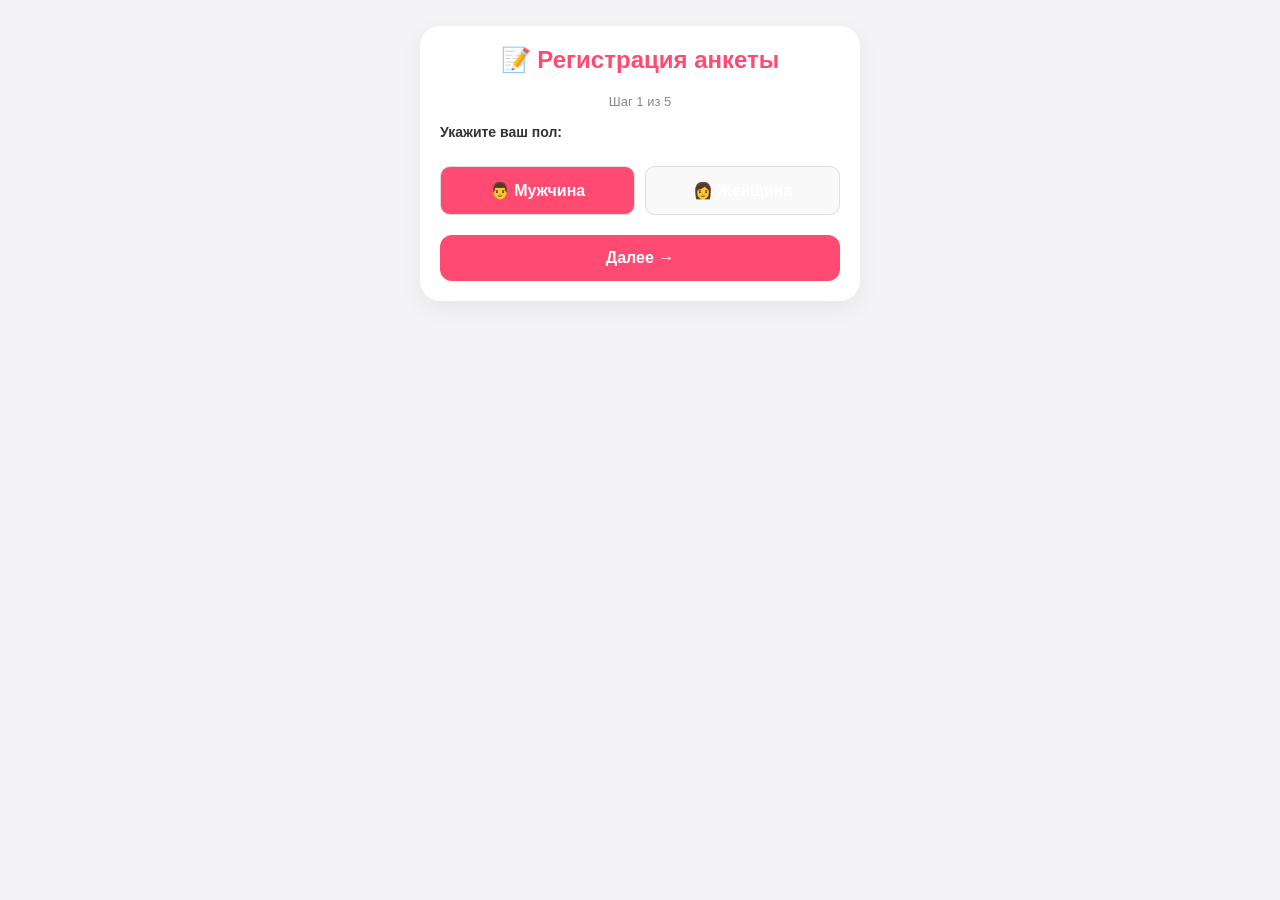
==== static/index.html @ f3060965 "Create index.html" ====
<!DOCTYPE html>
<html lang="ru">
<head>
    <meta charset="UTF-8">
    <meta name="viewport" content="width=device-width, initial-scale=1.0">
    <title>Du&Yes Mini App</title>
    <script src="https://telegram.org/js/telegram-web-app.js"></script>
    <style>
        body { font-family: -apple-system, BlinkMacSystemFont, 'Segoe UI', Roboto, Helvetica, Arial, sans-serif; background: #f4f4f6; margin: 0; padding: 16px; color: #333; }
        .card { background: #fff; border-radius: 20px; padding: 20px; max-width: 400px; margin: 10px auto; box-shadow: 0 8px 24px rgba(0,0,0,0.06); }
        h2 { text-align: center; color: #ff4b72; margin-top: 0; }
        label { display: block; margin: 12px 0 6px 0; font-weight: 600; font-size: 14px; }
        input, select, textarea { width: 100%; padding: 12px; border-radius: 10px; border: 1px solid #ddd; box-sizing: border-box; font-size: 15px; outline: none; }
        button { width: 100%; margin-top: 20px; padding: 14px; background: #ff4b72; color: #fff; border: none; border-radius: 12px; font-weight: bold; font-size: 16px; cursor: pointer; }
        .btn-row { display: flex; gap: 10px; }
        .gender-btn { flex: 1; padding: 14px; border-radius: 10px; border: 1px solid #ddd; background: #f9f9f9; font-weight: bold; cursor: pointer; }
        .error { background: #ffebee; color: #c62828; padding: 10px; border-radius: 8px; font-size: 13px; margin-bottom: 15px; display: none; }
    </style>
</head>
<body>

    <!-- ЭКРАН РЕГИСТРАЦИИ -->
    <div id="screen-register" class="card">
        <h2>📝 Регистрация анкеты</h2>
        <div id="reg-step-title" style="text-align:center; font-size:13px; color:#888; margin-bottom:15px;">Шаг 1 из 5</div>
        <div id="reg-error" class="error"></div>

        <!-- Шаг 1 -->
        <div class="reg-step" data-step="1">
            <label>Укажите ваш пол:</label>
            <div class="btn-row">
                <button type="button" class="gender-btn" onclick="selectGender('male', this)" style="background:#ff4b72; color:#fff;">👨 Мужчина</button>
                <button type="button" class="gender-btn" onclick="selectGender('female', this)">👩 Женщина</button>
            </div>
        </div>

        <!-- Шаг 2 -->
        <div class="reg-step" data-step="2" style="display:none;">
            <label>Ваше имя:</label>
            <input type="text" id="reg-name" maxlength="10" placeholder="Например, Анна">
            <label>Дата рождения (ДД.ММ.ГГГГ):</label>
            <input type="text" id="reg-birth" placeholder="15.05.1995">
            <small style="color:#666; font-size:12px;">Возраст: строго от 18 до 72 лет.</small>
        </div>

        <!-- Шаг 3 -->
        <div class="reg-step" data-step="3" style="display:none;">
            <label>Состояли ли ранее в браке?</label>
            <select id="reg-married">
                <option value="no">Нет</option>
                <option value="yes">Да</option>
            </select>
            <label>Есть ли у вас дети?</label>
            <select id="reg-children">
                <option value="no">Нет</option>
                <option value="yes">Да</option>
            </select>
        </div>

        <!-- Шаг 4 -->
        <div class="reg-step" data-step="4" style="display:none;">
            <label>Расскажите немного о себе:</label>
            <textarea id="reg-about" rows="4" placeholder="Ваши интересы и увлечения..."></textarea>
        </div>

        <!-- Шаг 5 -->
        <div class="reg-step" data-step="5" style="display:none;">
            <p style="font-size:13px; color:#555;">📷 Загрузите **две фотографии** для проверки подлинности:</p>
            <label>Фотография 1:</label>
            <input type="file" id="photo1" accept="image/*">
            <label>Фотография 2:</label>
            <input type="file" id="photo2" accept="image/*">
        </div>

        <button id="reg-next-btn" onclick="nextRegStep()">Далее →</button>
    </div>

    <!-- ЭКРАН ЛЕНТЫ АНКЕТ (скрыт до завершения регистрации) -->
    <div id="screen-feed" class="card" style="display:none; padding:0; overflow:hidden;">
        <img id="feed-photo" src="" alt="Фото" style="width:100%; height:360px; object-fit:cover;">
        <div style="padding: 20px;">
            <h2 id="feed-name-age" style="text-align:left; margin:0 0 6px 0;"></h2>
            <p id="feed-location" style="margin:0 0 12px 0; font-weight:600; color:#555;"></p>
            <p id="feed-about" style="margin:0; color:#444; line-height:1.4;"></p>
            
            <div style="display: grid; grid-template-columns: 1fr 1fr; gap: 10px; margin-top: 20px;">
                <button onclick="feedAction('favorite')" id="feed-fav-btn" style="margin:0; background:#f5f5f7; color:#333;">⭐ В избранное</button>
                <button onclick="alert('Чат открывается')" style="margin:0; background:#e8f5e9; color:#2e7d32;">💬 Написать</button>
                <button onclick="feedAction('block')" style="margin:0; background:#ffebee; color:#c62828;">🚫 Блок</button>
                <button onclick="feedAction('report')" style="margin:0; background:#fff8e1; color:#f57f17;">⚠️ Жалоба</button>
            </div>
            <button onclick="nextProfile()" style="margin-top: 12px; background:#ff4b72;">➡️ Следующая анкета</button>
        </div>
    </div>

<script>
let tg = window.Telegram?.WebApp;
if (tg) tg.expand();

let regData = { gender: 'male', countryCode: 'AM', country: 'Армения', city: 'Ереван' };
let currentRegStep = 1;

function selectGender(g, btn) {
    regData.gender = g;
    document.querySelectorAll('.gender-btn').forEach(b => { b.style.background = '#f9f9f9'; b.style.color = '#333'; });
    btn.style.background = '#ff4b72';
    btn.style.color = '#fff';
}

function validateAge(dateStr) {
    const parts = dateStr.includes('.') ? dateStr.split('.') : dateStr.split('-');
    if (parts.length !== 3) return false;
    const [day, month, year] = dateStr.includes('.') ? parts.map(Number) : [parts[2], parts[1], parts[0]].map(Number);
    const birthDate = new Date(year, month - 1, day);
    const today = new Date();
    let age = today.getFullYear() - birthDate.getFullYear();
    const m = today.getMonth() - birthDate.getMonth();
    if (m < 0 || (m === 0 && today.getDate() < birthDate.getDate())) age--;
    return age >= 18 && age <= 72;
}

function nextRegStep() {
    const errBox = document.getElementById('reg-error');
    errBox.style.display = 'none';

    if (currentRegStep === 2) {
        regData.firstName = document.getElementById('reg-name').value.trim();
        regData.birthDate = document.getElementById('reg-birth').value.trim();
        if (!regData.firstName) { errBox.innerText = "Введите ваше имя"; errBox.style.display = 'block'; return; }
        if (!validateAge(regData.birthDate)) { errBox.innerText = "Возраст должен быть от 18 до 72 лет (ДД.ММ.ГГГГ)"; errBox.style.display = 'block'; return; }
    }
    if (currentRegStep === 3) {
        regData.married = document.getElementById('reg-married').value;
        regData.children = document.getElementById('reg-children').value;
    }
    if (currentRegStep === 4) {
        regData.about = document.getElementById('reg-about').value;
    }

    if (currentRegStep < 5) {
        document.querySelector(`[data-step="${currentRegStep}"]`).style.display = 'none';
        currentRegStep++;
        document.querySelector(`[data-step="${currentRegStep}"]`).style.display = 'block';
        document.getElementById('reg-step-title').innerText = `Шаг ${currentRegStep} из 5`;
        if (currentRegStep === 5) document.getElementById('reg-next-btn').innerText = "Завершить регистрацию";
    } else {
        submitRegistration();
    }
}

async function submitRegistration() {
    const p1 = document.getElementById('photo1').files[0];
    const p2 = document.getElementById('photo2').files[0];
    const errBox = document.getElementById('reg-error');

    if (!p1 || !p2) {
        errBox.innerText = "Загрузите обе фотографии для проверки";
        errBox.style.display = 'block';
        return;
    }

    const formData = new FormData();
    for (let key in regData) formData.append(key, regData[key]);
    formData.append('photo_1', p1);
    formData.append('photo_2', p2);

    try {
        const res = await fetch('/api/register', {
            method: 'POST',
            headers: { 'X-Telegram-Init-Data': tg?.initData || '' },
            body: formData
        });
        const data = await res.json();
        if (!res.ok) {
            errBox.innerText = data.detail || "Ошибка регистрации";
            errBox.style.display = 'block';
            return;
        }
        // Переходим к ленте анкет
        document.getElementById('screen-register').style.display = 'none';
        document.getElementById('screen-feed').style.display = 'block';
        loadFeed();
    } catch (e) {
        errBox.innerText = "Ошибка соединения с сервером";
        errBox.style.display = 'block';
    }
}

let feedProfiles = [];
let feedIndex = 0;

async function loadFeed() {
    try {
        const res = await fetch('/api/search/feed', {
            headers: { 'X-Telegram-Init-Data': tg?.initData || '' }
        });
        const data = await res.json();
        feedProfiles = data.profiles || [];
        renderFeedProfile();
    } catch (e) {
        console.error("Ошибка загрузки ленты", e);
    }
}

function renderFeedProfile() {
    if (feedIndex >= feedProfiles.length) {
        document.getElementById('screen-feed').innerHTML = "<h2 style='text-align:center; padding:40px;'>✨ Больше анкет нет</h2>";
        return;
    }
    const p = feedProfiles[feedIndex];
    document.getElementById('feed-photo').src = p.photo;
    document.getElementById('feed-name-age').innerText = `${p.first_name}, ${p.age}`;
    document.getElementById('feed-location').innerText = `📍 ${p.location}`;
    document.getElementById('feed-about').innerText = p.about || 'Без описания';
}

async function feedAction(action) {
    if (feedIndex >= feedProfiles.length) return;
    const targetId = feedProfiles[feedIndex].id;
    if (tg?.HapticFeedback) tg.HapticFeedback.impactOccurred('medium');

    await fetch('/api/search/action', {
        method: 'POST',
        headers: { 'Content-Type': 'application/json', 'X-Telegram-Init-Data': tg?.initData || '' },
        body: JSON.stringify({ target_user_id: targetId, action: action })
    });

    if (action === 'block') nextProfile();
    if (action === 'favorite') {
        const btn = document.getElementById('feed-fav-btn');
        btn.style.background = '#fff3f5';
        btn.style.color = '#ff4b72';
        btn.innerText = '⭐ В избранном';
    }
}

function nextProfile() {
    feedIndex++;
    renderFeedProfile();
}
</script>
</body>
</html>
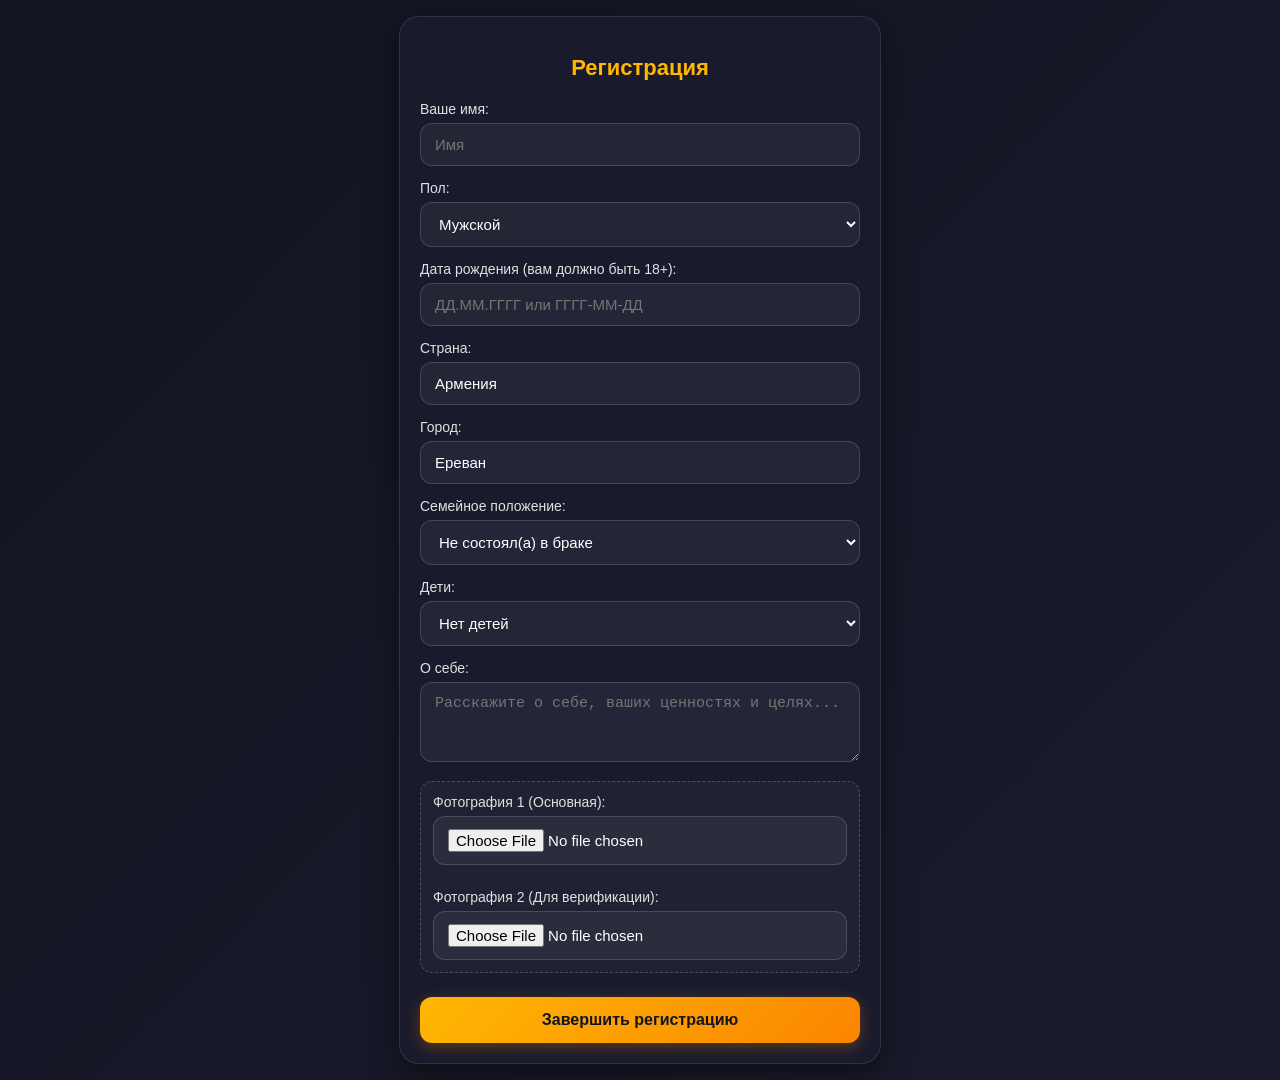
==== commit 0865fde8: "Update index.html" ====
--- a/static/index.html
+++ b/static/index.html
@@ -3,109 +3,166 @@
 <head>
     <meta charset="UTF-8">
     <meta name="viewport" content="width=device-width, initial-scale=1.0">
-    <title>Du&Yes Mini App</title>
+    <title>Du&Yes</title>
     <script src="https://telegram.org/js/telegram-web-app.js"></script>
     <style>
-        body { font-family: -apple-system, BlinkMacSystemFont, 'Segoe UI', Roboto, Helvetica, Arial, sans-serif; background: #f4f4f6; margin: 0; padding: 16px; color: #333; }
-        .card { background: #fff; border-radius: 20px; padding: 20px; max-width: 400px; margin: 10px auto; box-shadow: 0 8px 24px rgba(0,0,0,0.06); }
-        h2 { text-align: center; color: #ff4b72; margin-top: 0; }
-        label { display: block; margin: 12px 0 6px 0; font-weight: 600; font-size: 14px; }
-        input, select, textarea { width: 100%; padding: 12px; border-radius: 10px; border: 1px solid #ddd; box-sizing: border-box; font-size: 15px; outline: none; }
-        button { width: 100%; margin-top: 20px; padding: 14px; background: #ff4b72; color: #fff; border: none; border-radius: 12px; font-weight: bold; font-size: 16px; cursor: pointer; }
-        .btn-row { display: flex; gap: 10px; }
-        .gender-btn { flex: 1; padding: 14px; border-radius: 10px; border: 1px solid #ddd; background: #f9f9f9; font-weight: bold; cursor: pointer; }
-        .error { background: #ffebee; color: #c62828; padding: 10px; border-radius: 8px; font-size: 13px; margin-bottom: 15px; display: none; }
+        body {
+            font-family: -apple-system, BlinkMacSystemFont, 'Segoe UI', Roboto, Helvetica, Arial, sans-serif;
+            background: linear-gradient(135deg, #121420 0%, #1a1c2e 100%);
+            margin: 0;
+            padding: 16px;
+            color: #fff;
+            min-height: 100vh;
+        }
+        .container {
+            max-width: 440px;
+            margin: 0 auto;
+            background: rgba(26, 28, 46, 0.95);
+            border-radius: 20px;
+            padding: 20px;
+            box-shadow: 0 10px 30px rgba(0,0,0,0.5);
+            border: 1px solid rgba(255,255,255,0.1);
+        }
+        h2 {
+            text-align: center;
+            color: #ffb703;
+            margin-bottom: 20px;
+            font-size: 22px;
+        }
+        label {
+            display: block;
+            margin: 14px 0 6px 0;
+            font-weight: 500;
+            font-size: 14px;
+            color: #e0e0e0;
+        }
+        input, select, textarea {
+            width: 100%;
+            padding: 12px 14px;
+            border-radius: 12px;
+            border: 1px solid rgba(255,255,255,0.15);
+            background: rgba(255,255,255,0.05);
+            color: #fff;
+            box-sizing: border-box;
+            font-size: 15px;
+            outline: none;
+            transition: border-color 0.2s;
+        }
+        input:focus, select:focus, textarea:focus {
+            border-color: #ffb703;
+        }
+        select option {
+            background: #1a1c2e;
+            color: #fff;
+        }
+        textarea {
+            resize: vertical;
+            min-height: 80px;
+        }
+        .btn-submit {
+            width: 100%;
+            margin-top: 24px;
+            padding: 14px;
+            background: linear-gradient(135deg, #ffb703 0%, #fb8500 100%);
+            color: #121420;
+            border: none;
+            border-radius: 12px;
+            font-weight: bold;
+            font-size: 16px;
+            cursor: pointer;
+            box-shadow: 0 4px 15px rgba(251,133,0,0.3);
+        }
+        .error {
+            background: rgba(198,40,40,0.2);
+            border: 1px solid #c62828;
+            color: #ff8a80;
+            padding: 10px;
+            border-radius: 8px;
+            font-size: 13px;
+            margin-bottom: 15px;
+            display: none;
+        }
+        .photo-section {
+            margin-top: 15px;
+            background: rgba(255,255,255,0.03);
+            padding: 12px;
+            border-radius: 12px;
+            border: 1px dashed rgba(255,255,255,0.2);
+        }
     </style>
 </head>
 <body>
 
-    <!-- ЭКРАН РЕГИСТРАЦИИ -->
-    <div id="screen-register" class="card">
-        <h2>📝 Регистрация анкеты</h2>
-        <div id="reg-step-title" style="text-align:center; font-size:13px; color:#888; margin-bottom:15px;">Шаг 1 из 5</div>
-        <div id="reg-error" class="error"></div>
-
-        <!-- Шаг 1 -->
-        <div class="reg-step" data-step="1">
-            <label>Укажите ваш пол:</label>
-            <div class="btn-row">
-                <button type="button" class="gender-btn" onclick="selectGender('male', this)" style="background:#ff4b72; color:#fff;">👨 Мужчина</button>
-                <button type="button" class="gender-btn" onclick="selectGender('female', this)">👩 Женщина</button>
-            </div>
+<div class="container" id="screen-register">
+    <h2>Регистрация</h2>
+    <div id="reg-error" class="error"></div>
+
+    <form id="registration-form" onsubmit="submitRegistration(event)">
+        <label>Ваше имя:</label>
+        <input type="text" id="reg-name" maxlength="15" placeholder="Имя" required>
+
+        <label>Пол:</label>
+        <select id="reg-gender">
+            <option value="male">Мужской</option>
+            <option value="female">Женский</option>
+        </select>
+
+        <label>Дата рождения (вам должно быть 18+):</label>
+        <input type="text" id="reg-birth" placeholder="ДД.ММ.ГГГГ или ГГГГ-ММ-ДД" required>
+
+        <label>Страна:</label>
+        <input type="text" id="reg-country" placeholder="Армения, Россия..." value="Армения" required>
+
+        <label>Город:</label>
+        <input type="text" id="reg-city" placeholder="Ереван, Москва..." value="Ереван" required>
+
+        <label>Семейное положение:</label>
+        <select id="reg-married">
+            <option value="no">Не состоял(а) в браке</option>
+            <option value="yes">Состоял(а) в браке</option>
+        </select>
+
+        <label>Дети:</label>
+        <select id="reg-children">
+            <option value="no">Нет детей</option>
+            <option value="yes">Есть дети</option>
+        </select>
+
+        <label>О себе:</label>
+        <textarea id="reg-about" placeholder="Расскажите о себе, ваших ценностях и целях..."></textarea>
+
+        <div class="photo-section">
+            <label style="margin-top:0;">Фотография 1 (Основная):</label>
+            <input type="file" id="photo1" accept="image/*" required style="margin-bottom:10px;">
+            <label>Фотография 2 (Для верификации):</label>
+            <input type="file" id="photo2" accept="image/*" required>
         </div>
 
-        <!-- Шаг 2 -->
-        <div class="reg-step" data-step="2" style="display:none;">
-            <label>Ваше имя:</label>
-            <input type="text" id="reg-name" maxlength="10" placeholder="Например, Анна">
-            <label>Дата рождения (ДД.ММ.ГГГГ):</label>
-            <input type="text" id="reg-birth" placeholder="15.05.1995">
-            <small style="color:#666; font-size:12px;">Возраст: строго от 18 до 72 лет.</small>
+        <button type="submit" class="btn-submit">Завершить регистрацию</button>
+    </form>
+</div>
+
+<!-- Лента анкет (скрыта до регистрации) -->
+<div class="container" id="screen-feed" style="display:none; padding:0; overflow:hidden;">
+    <img id="feed-photo" src="" alt="Фото" style="width:100%; height:380px; object-fit:cover;">
+    <div style="padding: 20px;">
+        <h2 id="feed-name-age" style="text-align:left; margin:0 0 6px 0; color:#fff;"></h2>
+        <p id="feed-location" style="margin:0 0 12px 0; font-weight:600; color:#ffb703;"></p>
+        <p id="feed-about" style="margin:0; color:#ccc; line-height:1.4;"></p>
+        
+        <div style="display: grid; grid-template-columns: 1fr 1fr; gap: 10px; margin-top: 20px;">
+            <button onclick="feedAction('favorite')" id="feed-fav-btn" style="padding:12px; border-radius:10px; border:none; background:rgba(255,255,255,0.1); color:#fff; font-weight:bold; cursor:pointer;">⭐ В избранное</button>
+            <button onclick="alert('Чат открывается')" style="padding:12px; border-radius:10px; border:none; background:#2e7d32; color:#fff; font-weight:bold; cursor:pointer;">💬 Написать</button>
+            <button onclick="feedAction('block')" style="padding:12px; border-radius:10px; border:none; background:rgba(198,40,40,0.3); color:#ff8a80; font-weight:bold; cursor:pointer;">🚫 Блок</button>
+            <button onclick="feedAction('report')" style="padding:12px; border-radius:10px; border:none; background:rgba(245,127,23,0.3); color:#ffb703; font-weight:bold; cursor:pointer;">⚠️ Жалоба</button>
         </div>
-
-        <!-- Шаг 3 -->
-        <div class="reg-step" data-step="3" style="display:none;">
-            <label>Состояли ли ранее в браке?</label>
-            <select id="reg-married">
-                <option value="no">Нет</option>
-                <option value="yes">Да</option>
-            </select>
-            <label>Есть ли у вас дети?</label>
-            <select id="reg-children">
-                <option value="no">Нет</option>
-                <option value="yes">Да</option>
-            </select>
-        </div>
-
-        <!-- Шаг 4 -->
-        <div class="reg-step" data-step="4" style="display:none;">
-            <label>Расскажите немного о себе:</label>
-            <textarea id="reg-about" rows="4" placeholder="Ваши интересы и увлечения..."></textarea>
-        </div>
-
-        <!-- Шаг 5 -->
-        <div class="reg-step" data-step="5" style="display:none;">
-            <p style="font-size:13px; color:#555;">📷 Загрузите **две фотографии** для проверки подлинности:</p>
-            <label>Фотография 1:</label>
-            <input type="file" id="photo1" accept="image/*">
-            <label>Фотография 2:</label>
-            <input type="file" id="photo2" accept="image/*">
-        </div>
-
-        <button id="reg-next-btn" onclick="nextRegStep()">Далее →</button>
+        <button onclick="nextProfile()" style="width:100%; margin-top: 15px; padding: 14px; background: #ffb703; color: #121420; border: none; border-radius: 12px; font-weight: bold; cursor: pointer; font-size: 16px;">➡️ Следующая анкета</button>
     </div>
-
-    <!-- ЭКРАН ЛЕНТЫ АНКЕТ (скрыт до завершения регистрации) -->
-    <div id="screen-feed" class="card" style="display:none; padding:0; overflow:hidden;">
-        <img id="feed-photo" src="" alt="Фото" style="width:100%; height:360px; object-fit:cover;">
-        <div style="padding: 20px;">
-            <h2 id="feed-name-age" style="text-align:left; margin:0 0 6px 0;"></h2>
-            <p id="feed-location" style="margin:0 0 12px 0; font-weight:600; color:#555;"></p>
-            <p id="feed-about" style="margin:0; color:#444; line-height:1.4;"></p>
-            
-            <div style="display: grid; grid-template-columns: 1fr 1fr; gap: 10px; margin-top: 20px;">
-                <button onclick="feedAction('favorite')" id="feed-fav-btn" style="margin:0; background:#f5f5f7; color:#333;">⭐ В избранное</button>
-                <button onclick="alert('Чат открывается')" style="margin:0; background:#e8f5e9; color:#2e7d32;">💬 Написать</button>
-                <button onclick="feedAction('block')" style="margin:0; background:#ffebee; color:#c62828;">🚫 Блок</button>
-                <button onclick="feedAction('report')" style="margin:0; background:#fff8e1; color:#f57f17;">⚠️ Жалоба</button>
-            </div>
-            <button onclick="nextProfile()" style="margin-top: 12px; background:#ff4b72;">➡️ Следующая анкета</button>
-        </div>
-    </div>
+</div>
 
 <script>
 let tg = window.Telegram?.WebApp;
 if (tg) tg.expand();
-
-let regData = { gender: 'male', countryCode: 'AM', country: 'Армения', city: 'Ереван' };
-let currentRegStep = 1;
-
-function selectGender(g, btn) {
-    regData.gender = g;
-    document.querySelectorAll('.gender-btn').forEach(b => { b.style.background = '#f9f9f9'; b.style.color = '#333'; });
-    btn.style.background = '#ff4b72';
-    btn.style.color = '#fff';
-}
 
 function validateAge(dateStr) {
     const parts = dateStr.includes('.') ? dateStr.split('.') : dateStr.split('-');
@@ -119,48 +176,36 @@
     return age >= 18 && age <= 72;
 }
 
-function nextRegStep() {
+async function submitRegistration(event) {
+    event.preventDefault();
     const errBox = document.getElementById('reg-error');
     errBox.style.display = 'none';
 
-    if (currentRegStep === 2) {
-        regData.firstName = document.getElementById('reg-name').value.trim();
-        regData.birthDate = document.getElementById('reg-birth').value.trim();
-        if (!regData.firstName) { errBox.innerText = "Введите ваше имя"; errBox.style.display = 'block'; return; }
-        if (!validateAge(regData.birthDate)) { errBox.innerText = "Возраст должен быть от 18 до 72 лет (ДД.ММ.ГГГГ)"; errBox.style.display = 'block'; return; }
-    }
-    if (currentRegStep === 3) {
-        regData.married = document.getElementById('reg-married').value;
-        regData.children = document.getElementById('reg-children').value;
-    }
-    if (currentRegStep === 4) {
-        regData.about = document.getElementById('reg-about').value;
-    }
-
-    if (currentRegStep < 5) {
-        document.querySelector(`[data-step="${currentRegStep}"]`).style.display = 'none';
-        currentRegStep++;
-        document.querySelector(`[data-step="${currentRegStep}"]`).style.display = 'block';
-        document.getElementById('reg-step-title').innerText = `Шаг ${currentRegStep} из 5`;
-        if (currentRegStep === 5) document.getElementById('reg-next-btn').innerText = "Завершить регистрацию";
-    } else {
-        submitRegistration();
-    }
-}
-
-async function submitRegistration() {
+    const birthDate = document.getElementById('reg-birth').value.trim();
+    if (!validateAge(birthDate)) {
+        errBox.innerText = "Ошибка: Возраст должен быть строго от 18 до 72 лет.";
+        errBox.style.display = 'block';
+        return;
+    }
+
     const p1 = document.getElementById('photo1').files[0];
     const p2 = document.getElementById('photo2').files[0];
-    const errBox = document.getElementById('reg-error');
-
     if (!p1 || !p2) {
-        errBox.innerText = "Загрузите обе фотографии для проверки";
+        errBox.innerText = "Пожалуйста, загрузите обе фотографии.";
         errBox.style.display = 'block';
         return;
     }
 
     const formData = new FormData();
-    for (let key in regData) formData.append(key, regData[key]);
+    formData.append('first_name', document.getElementById('reg-name').value.trim());
+    formData.append('gender', document.getElementById('reg-gender').value);
+    formData.append('birth_date', birthDate);
+    formData.append('country', document.getElementById('reg-country').value.trim());
+    formData.append('country_code', 'AM'); // код по умолчанию или автоопределение
+    formData.append('city', document.getElementById('reg-city').value.trim());
+    formData.append('married', document.getElementById('reg-married').value);
+    formData.append('children', document.getElementById('reg-children').value);
+    formData.append('about', document.getElementById('reg-about').value.trim());
     formData.append('photo_1', p1);
     formData.append('photo_2', p2);
 
@@ -176,7 +221,8 @@
             errBox.style.display = 'block';
             return;
         }
-        // Переходим к ленте анкет
+
+        // Переходим к ленте
         document.getElementById('screen-register').style.display = 'none';
         document.getElementById('screen-feed').style.display = 'block';
         loadFeed();
@@ -204,7 +250,7 @@
 
 function renderFeedProfile() {
     if (feedIndex >= feedProfiles.length) {
-        document.getElementById('screen-feed').innerHTML = "<h2 style='text-align:center; padding:40px;'>✨ Больше анкет нет</h2>";
+        document.getElementById('screen-feed').innerHTML = "<h2 style='text-align:center; padding:40px; color:#fff;'>✨ Больше анкет нет</h2>";
         return;
     }
     const p = feedProfiles[feedIndex];
@@ -228,8 +274,8 @@
     if (action === 'block') nextProfile();
     if (action === 'favorite') {
         const btn = document.getElementById('feed-fav-btn');
-        btn.style.background = '#fff3f5';
-        btn.style.color = '#ff4b72';
+        btn.style.background = 'rgba(255,183,3,0.2)';
+        btn.style.color = '#ffb703';
         btn.innerText = '⭐ В избранном';
     }
 }
